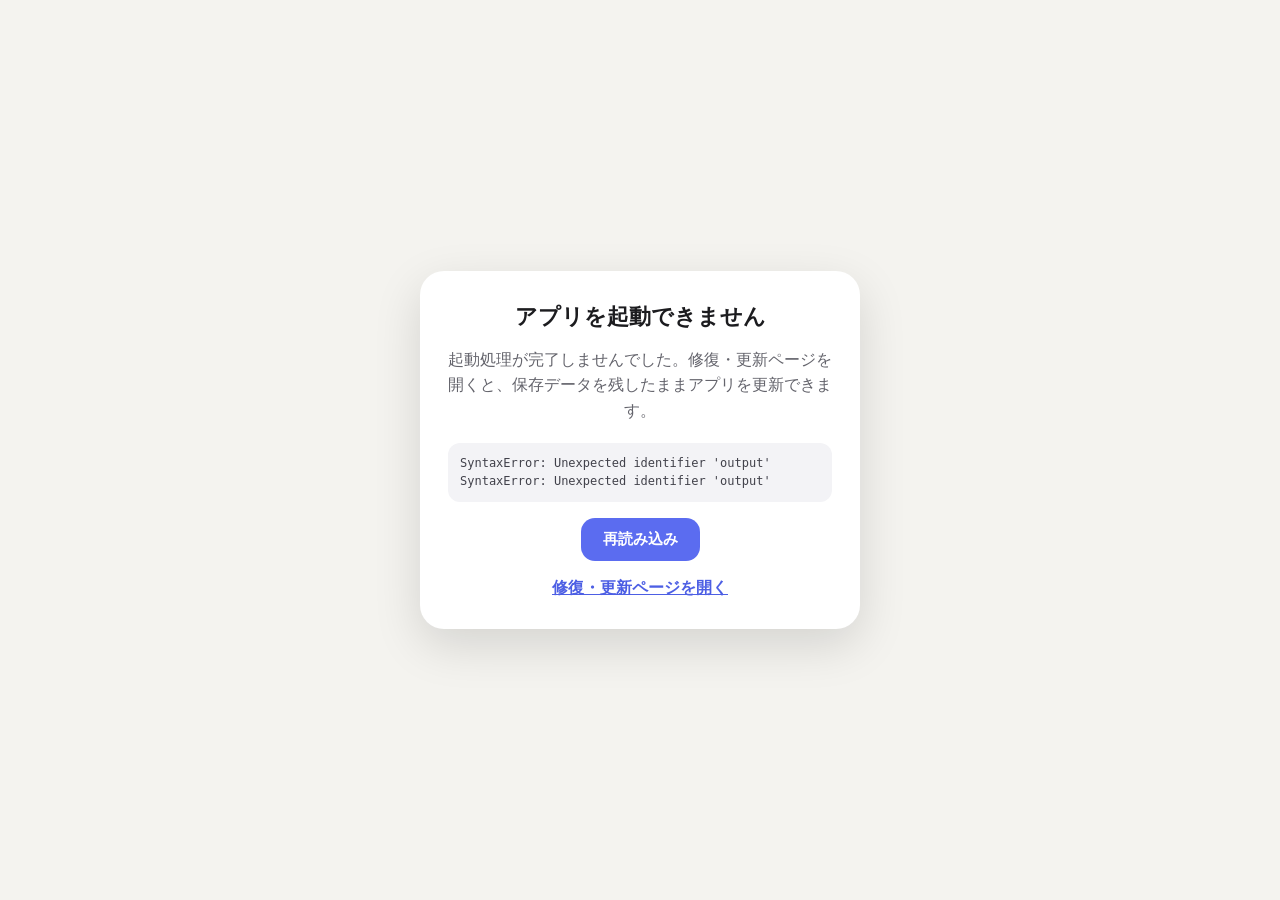
==== index.html @ 20c32b36 "v1.6.7: 古いJavaScriptキャッシュを回避 アプリの編集モジュールに版付きURLを使い、古い構文エラーを再利用しないようにします。  Co-Authored-By: Claude Opu" ====
<!doctype html>
<html lang="ja" data-theme="light">
<head>
  <meta charset="utf-8">
  <meta name="viewport" content="width=device-width, initial-scale=1, maximum-scale=1, user-scalable=no, viewport-fit=cover">
  <meta name="apple-mobile-web-app-capable" content="yes">
  <meta name="mobile-web-app-capable" content="yes">
  <meta name="apple-mobile-web-app-status-bar-style" content="default">
  <meta name="apple-mobile-web-app-title" content="ノート">
  <meta name="application-name" content="勉強ノート">
  <meta name="theme-color" content="#f4f3ef">
  <meta name="format-detection" content="telephone=no">
  <meta name="description" content="iPad と Apple Pencil のための手書きノート">
  <title>勉強ノート</title>
  <link rel="manifest" href="manifest.webmanifest">
  <link rel="apple-touch-icon" href="icons/icon-180.png">
  <link rel="icon" type="image/png" sizes="192x192" href="icons/icon-192.png">
  <link rel="stylesheet" href="css/app.css">
  <script>
    // 起動時のちらつき防止（テーマを先に決める）
    try {
      var s = JSON.parse(localStorage.getItem('bn.settings.v1') || '{}');
      var dark = s.theme === 'dark' || ((!s.theme || s.theme === 'system') && matchMedia('(prefers-color-scheme: dark)').matches);
      document.documentElement.dataset.theme = dark ? 'dark' : 'light';
    } catch (e) {}
  </script>
</head>
<body>
  <div id="app">
    <div id="library" class="view"></div>
    <div id="editor" class="view" hidden></div>
  </div>
  <div id="overlay-root"></div>
  <div id="boot-fallback" hidden style="position:fixed;inset:0;z-index:10000;place-items:center;padding:24px;background:#f4f3ef;color:#1c1c1f;font:16px/1.6 -apple-system,BlinkMacSystemFont,sans-serif">
    <section style="width:min(440px,100%);padding:28px;border-radius:24px;background:#fff;box-shadow:0 16px 48px #0002;text-align:center">
      <h1 style="margin:0 0 12px;font-size:22px">アプリを起動できません</h1>
      <p style="margin:0 0 20px;color:#64646c">起動処理が完了しませんでした。修復・更新ページを開くと、保存データを残したままアプリを更新できます。</p>
      <pre id="boot-detail" hidden style="max-height:180px;overflow:auto;margin:0 0 16px;padding:12px;border-radius:12px;background:#f3f3f6;color:#41414a;text-align:left;white-space:pre-wrap;overflow-wrap:anywhere;font:12px/1.45 ui-monospace,SFMono-Regular,monospace"></pre>
      <button id="boot-reload" style="border:0;border-radius:14px;padding:12px 22px;background:#5b6cf0;color:#fff;font:600 15px -apple-system,BlinkMacSystemFont,sans-serif">再読み込み</button>
      <a href="recover-v1.6.5.html" style="display:block;margin-top:14px;color:#4d5fe4;font-weight:600">修復・更新ページを開く</a>
    </section>
  </div>
  <noscript>このアプリを使うには JavaScript を有効にしてください。</noscript>
  <script>
    // アプリ本体の起動に失敗しても、新しい Service Worker の確認だけは先に行う。
    try {
      if ('serviceWorker' in navigator && location.protocol !== 'file:') {
        navigator.serviceWorker.register('sw.js', { updateViaCache: 'none' })
          .then((registration) => registration.update().catch(() => {}))
          .catch(() => {});
      }
    } catch (e) {}
  </script>
  <script type="module" src="js/app.js?v=1.6.7"></script>
  <script>
    (() => {
      const root = document.documentElement;
      const fallback = document.getElementById('boot-fallback');
      const detail = document.getElementById('boot-detail');
      const showFallback = () => {
        if (root.classList.contains('ready')) return;
        if (detail.hidden && window.__appStartupStage) {
          detail.textContent = `応答が止まった処理: ${window.__appStartupStage}`;
          detail.hidden = false;
        }
        fallback.hidden = false;
        fallback.style.display = 'grid';
      };
      const describeFailure = (value) => {
        if (root.classList.contains('ready')) return;
        const err = value instanceof Error ? value : null;
        const message = err ? `${err.name}: ${err.message}` : String(value || '起動エラーの詳細を取得できませんでした');
        detail.textContent = (message + (err && err.stack ? `\n${err.stack}` : '')).slice(0, 1800);
        detail.hidden = false;
        showFallback();
      };
      document.getElementById('boot-reload').addEventListener('click', () => location.reload());
      window.addEventListener('error', (event) => {
        if (event.target && event.target !== window && event.target.tagName !== 'SCRIPT') return;
        describeFailure(event.error || event.message || (event.filename ? `Script load failed: ${event.filename}` : 'JavaScript error'));
      });
      window.addEventListener('unhandledrejection', (event) => describeFailure(event.reason));
      window.addEventListener('bn-startup-error', (event) => describeFailure(event.detail));
      const observer = new MutationObserver(() => {
        if (root.classList.contains('ready')) {
          fallback.hidden = true;
          observer.disconnect();
        }
      });
      observer.observe(root, { attributes: true, attributeFilter: ['class'] });
      setTimeout(showFallback, 12000);
    })();
  </script>
</body>
</html>
---- css/app.css ----
/* =========================================================
   勉強ノート — スタイル
   ========================================================= */
:root {
  --accent: #5b6cf0;
  --accent-rgb: 91, 108, 240;
  --bg: #f4f3ef;
  --side: #efede8;
  --surface: #ffffff;
  --surface-2: #f6f5f1;
  --surface-3: #ebe9e4;
  --text: #1c1c1f;
  --text-2: #64646c;
  --text-3: #9c9ca4;
  --line: rgba(24, 24, 32, 0.08);
  --line-2: rgba(24, 24, 32, 0.14);
  --hover: rgba(24, 24, 32, 0.05);
  --glass: rgba(250, 250, 247, 0.8);
  --pop-bg: rgba(255, 255, 255, 0.9);
  --desk: #e7e5df;
  --danger: #e5484d;
  --shadow-1: 0 1px 2px rgba(20, 20, 30, 0.06), 0 1px 1px rgba(20, 20, 30, 0.04);
  --shadow-2: 0 10px 26px -10px rgba(20, 20, 40, 0.22), 0 2px 6px rgba(20, 20, 40, 0.06);
  --shadow-3: 0 30px 70px -18px rgba(20, 20, 40, 0.38), 0 10px 24px -10px rgba(20, 20, 40, 0.18);
  --ease: cubic-bezier(0.22, 1, 0.36, 1);
  --spring: cubic-bezier(0.34, 1.56, 0.64, 1);
  --font: -apple-system, BlinkMacSystemFont, "SF Pro Text", "Hiragino Sans", "Hiragino Kaku Gothic ProN", "Noto Sans JP", "Yu Gothic UI", "Meiryo", sans-serif;
  --sat: env(safe-area-inset-top, 0px);
  --sab: env(safe-area-inset-bottom, 0px);
  --sal: env(safe-area-inset-left, 0px);
  --sar: env(safe-area-inset-right, 0px);
  color-scheme: light;
}
[data-theme="dark"] {
  --bg: #141416;
  --side: #19191c;
  --surface: #1f1f23;
  --surface-2: #26262b;
  --surface-3: #303036;
  --text: #f2f2f5;
  --text-2: #a7a7b0;
  --text-3: #707079;
  --line: rgba(255, 255, 255, 0.08);
  --line-2: rgba(255, 255, 255, 0.14);
  --hover: rgba(255, 255, 255, 0.07);
  --glass: rgba(28, 28, 32, 0.8);
  --pop-bg: rgba(42, 42, 48, 0.92);
  --desk: #0e0e10;
  --shadow-1: 0 1px 2px rgba(0, 0, 0, 0.4);
  --shadow-2: 0 10px 26px -10px rgba(0, 0, 0, 0.7), 0 2px 6px rgba(0, 0, 0, 0.3);
  --shadow-3: 0 30px 70px -18px rgba(0, 0, 0, 0.85), 0 10px 24px -10px rgba(0, 0, 0, 0.5);
  color-scheme: dark;
}

/* ---------- ベース ---------- */
*, *::before, *::after { box-sizing: border-box; -webkit-tap-highlight-color: transparent; }
html, body {
  height: 100%;
  margin: 0;
  overflow: hidden;
  overscroll-behavior: none;
  background: var(--bg);
  color: var(--text);
  font-family: var(--font);
  font-size: 15px;
  -webkit-font-smoothing: antialiased;
  -webkit-text-size-adjust: 100%;
  -webkit-user-select: none;
  user-select: none;
  -webkit-touch-callout: none;
  touch-action: manipulation;
}
input, textarea { -webkit-user-select: text; user-select: text; }
button { font: inherit; color: inherit; background: none; border: 0; padding: 0; margin: 0; cursor: pointer; -webkit-appearance: none; appearance: none; }
button:focus-visible { outline: 2px solid var(--accent); outline-offset: 2px; }
button:disabled { cursor: default; }
img { -webkit-user-drag: none; }
[hidden] { display: none !important; }
.ic { width: 22px; height: 22px; display: block; flex: none; }
.grow { flex: 1; }
.muted { color: var(--text-3); }
#app { position: fixed; inset: 0; opacity: 0; transition: opacity 0.4s var(--ease); }
html.ready #app { opacity: 1; }
.startup-error { position: fixed; inset: 0; z-index: 10000; display: grid; place-items: center; padding: 24px; background: var(--bg); }
.startup-error-card { width: min(440px, 100%); padding: 28px; border-radius: 24px; background: var(--surface); box-shadow: var(--shadow-3); text-align: center; }
.startup-error-icon { width: 46px; height: 46px; display: grid; place-items: center; margin: 0 auto 14px; border-radius: 50%; background: rgba(var(--accent-rgb), 0.12); color: var(--accent); font-size: 25px; font-weight: 800; }
.startup-error-card h1 { margin: 0 0 10px; font-size: 20px; }
.startup-error-card p { margin: 0 0 20px; color: var(--text-2); font-size: 14px; line-height: 1.65; }
.view { position: absolute; inset: 0; }
::-webkit-scrollbar { width: 8px; height: 8px; }
::-webkit-scrollbar-thumb { background: var(--line-2); border-radius: 4px; }
::-webkit-scrollbar-track { background: transparent; }

/* ---------- ボタン・入力 ---------- */
.ib {
  width: 40px; height: 40px; display: inline-grid; place-items: center; flex: none;
  border-radius: 12px; color: var(--text);
  transition: background 0.2s, transform 0.25s var(--spring), color 0.2s, opacity 0.2s;
}
.ib .ic { width: 22px; height: 22px; }
.ib:active { transform: scale(0.88); background: var(--hover); }
.ib:disabled { opacity: 0.28; pointer-events: none; }
.ib.on { background: rgba(var(--accent-rgb), 0.14); color: var(--accent); }
.ib.sm { width: 30px; height: 30px; border-radius: 9px; }
.ib.sm .ic { width: 19px; height: 19px; }
@media (hover: hover) { .ib:hover { background: var(--hover); } .ib.on:hover { background: rgba(var(--accent-rgb), 0.2); } }

.btn {
  display: inline-flex; align-items: center; justify-content: center; gap: 8px;
  height: 42px; padding: 0 18px; border-radius: 12px;
  font-weight: 600; font-size: 15px; white-space: nowrap;
  background: var(--surface-3); color: var(--text);
  transition: transform 0.25s var(--spring), background 0.2s, box-shadow 0.2s, opacity 0.2s;
}
.btn .ic { width: 20px; height: 20px; }
.btn:active { transform: scale(0.96); }
.btn:disabled { opacity: 0.5; }
.btn.primary { background: var(--accent); color: #fff; box-shadow: 0 8px 18px -8px rgba(var(--accent-rgb), 0.75); }
.btn.danger { background: rgba(229, 72, 77, 0.12); color: var(--danger); }
.btn.block { width: 100%; }
.btn.sm { height: 34px; padding: 0 14px; font-size: 14px; border-radius: 10px; }
.btn.lg { height: 52px; font-size: 17px; border-radius: 15px; }
.pill-btn {
  height: 34px; padding: 0 14px; border-radius: 17px; font-weight: 600; font-size: 14px;
  color: var(--accent); background: rgba(var(--accent-rgb), 0.1); white-space: nowrap;
  transition: background 0.2s, color 0.2s, transform 0.25s var(--spring);
}
.pill-btn:active { transform: scale(0.94); }
.pill-btn.on { background: var(--accent); color: #fff; }
.chip {
  display: inline-flex; align-items: center; gap: 7px; height: 38px; padding: 0 12px;
  border-radius: 11px; background: var(--surface-2); font-size: 14px; font-weight: 500;
  box-shadow: inset 0 0 0 1.5px var(--line); transition: box-shadow 0.2s, background 0.2s, color 0.2s;
}
.chip.on { box-shadow: inset 0 0 0 2px var(--accent); background: rgba(var(--accent-rgb), 0.08); color: var(--accent); }
.input {
  width: 100%; height: 46px; padding: 0 14px; border-radius: 12px;
  border: 1.5px solid var(--line-2); background: var(--surface); color: var(--text);
  font: inherit; font-size: 16px; outline: none; transition: border-color 0.2s, box-shadow 0.2s;
}
.input:focus { border-color: var(--accent); box-shadow: 0 0 0 4px rgba(var(--accent-rgb), 0.15); }
.input.big { font-size: 18px; font-weight: 600; height: 52px; }

.switch {
  width: 51px; height: 31px; border-radius: 16px; position: relative; flex: none;
  background: var(--surface-3); box-shadow: inset 0 0 0 1px var(--line); transition: background 0.25s;
}
.switch i {
  position: absolute; left: 2px; top: 2px; width: 27px; height: 27px; border-radius: 50%;
  background: #fff; box-shadow: 0 2px 6px rgba(0, 0, 0, 0.22); transition: transform 0.35s var(--spring);
}
.switch.on { background: #34c759; }
.switch.on i { transform: translateX(20px); }

.seg {
  display: grid; grid-auto-flow: column; grid-auto-columns: 1fr; position: relative;
  padding: 3px; border-radius: 11px; background: var(--surface-3); min-width: 0;
}
.seg-pill {
  position: absolute; top: 3px; bottom: 3px; left: 3px; width: calc((100% - 6px) / var(--n));
  border-radius: 8px; background: var(--surface); box-shadow: 0 2px 6px rgba(0, 0, 0, 0.12);
  transition: transform 0.4s var(--spring);
}
[data-theme="dark"] .seg-pill { background: #4a4a53; }
.seg-btn {
  position: relative; z-index: 1; height: 32px; padding: 0 10px; font-size: 13px; font-weight: 600;
  color: var(--text-2); display: flex; align-items: center; justify-content: center; gap: 4px; white-space: nowrap;
  transition: color 0.2s;
}
.seg-btn .ic { width: 16px; height: 16px; }
.seg-btn.on { color: var(--text); }
.seg.mini { border-radius: 10px; }
.seg.mini .seg-btn { height: 30px; font-size: 12px; padding: 0 9px; }

.slider { display: flex; align-items: center; gap: 10px; width: 100%; }
.range { -webkit-appearance: none; appearance: none; flex: 1; height: 30px; background: transparent; margin: 0; min-width: 120px; }
.range::-webkit-slider-runnable-track { height: 6px; border-radius: 3px; background: linear-gradient(90deg, var(--accent) var(--p, 50%), var(--surface-3) var(--p, 50%)); }
.range::-webkit-slider-thumb { -webkit-appearance: none; width: 26px; height: 26px; border-radius: 50%; background: #fff; margin-top: -10px; box-shadow: 0 2px 8px rgba(0, 0, 0, 0.25), 0 0 0 0.5px rgba(0, 0, 0, 0.1); }
.range::-moz-range-track { height: 6px; border-radius: 3px; background: var(--surface-3); }
.range::-moz-range-progress { height: 6px; border-radius: 3px; background: var(--accent); }
.range::-moz-range-thumb { width: 24px; height: 24px; border: 0; border-radius: 50%; background: #fff; box-shadow: 0 2px 8px rgba(0, 0, 0, 0.25); }
.slider-val { min-width: 44px; text-align: right; font-variant-numeric: tabular-nums; color: var(--text-2); font-size: 13px; }

.swatches { display: flex; flex-wrap: wrap; gap: 10px; }
.swatch {
  width: 34px; height: 34px; border-radius: 50%; background: var(--c); position: relative;
  box-shadow: inset 0 0 0 1px rgba(0, 0, 0, 0.14); transition: transform 0.3s var(--spring);
}
.swatch:active { transform: scale(0.86); }
.swatch.on::after { content: ''; position: absolute; inset: -5px; border-radius: 50%; border: 2.5px solid var(--accent); animation: ringIn 0.35s var(--spring); }

.color-grid { display: grid; grid-template-columns: repeat(5, 36px); gap: 10px; }
.cg-sw {
  width: 36px; height: 36px; border-radius: 50%; background: var(--c); position: relative;
  box-shadow: inset 0 0 0 1px rgba(0, 0, 0, 0.14); transition: transform 0.3s var(--spring);
}
.cg-sw:active { transform: scale(0.86); }
.cg-sw.on::after { content: ''; position: absolute; inset: -4px; border-radius: 50%; border: 2.5px solid var(--accent); animation: ringIn 0.35s var(--spring); }
.cg-custom { background: conic-gradient(#ff4d4d, #ffd60a, #34c759, #3bc9f0, #5b6cf0, #e5507f, #ff4d4d); display: grid; place-items: center; color: #fff; overflow: visible; cursor: pointer; }
.cg-custom .ic { width: 18px; height: 18px; filter: drop-shadow(0 1px 1px rgba(0, 0, 0, 0.5)); }
.cg-custom input { position: absolute; inset: 0; width: 100%; height: 100%; opacity: 0; cursor: pointer; border: 0; padding: 0; }

/* =========================================================
   ライブラリ
   ========================================================= */
#library { display: flex; background: var(--bg); overflow: hidden; overflow: clip; transform-origin: 50% 40%; }
#editor, .lib-main, .sidebar { overflow: hidden; overflow: clip; }
#library::before {
  content: ''; position: absolute; inset: 0; pointer-events: none;
  background: radial-gradient(900px 520px at 100% -10%, rgba(var(--accent-rgb), 0.09), transparent 65%),
              radial-gradient(700px 420px at -10% 110%, rgba(var(--accent-rgb), 0.05), transparent 60%);
}
.sidebar {
  width: 272px; flex: none; position: relative; z-index: 20; display: flex; flex-direction: column; gap: 2px;
  padding: calc(var(--sat) + 18px) 12px calc(var(--sab) + 12px) calc(var(--sal) + 12px);
  background: var(--side); border-right: 1px solid var(--line);
  transition: margin-left 0.45s var(--ease), transform 0.45s var(--ease), box-shadow 0.45s;
}
#library.sb-hidden:not(.narrow) .sidebar { margin-left: calc(-273px - var(--sal)); }
#library.narrow .sidebar { position: absolute; left: 0; top: 0; bottom: 0; box-shadow: var(--shadow-3); }
#library.narrow.sb-hidden .sidebar { transform: translateX(-105%); box-shadow: none; }
.sb-scrim { display: none; }
#library.narrow:not(.sb-hidden) .sb-scrim { display: block; position: absolute; inset: 0; z-index: 15; background: rgba(10, 10, 20, 0.28); animation: fadeIn 0.3s; }
#library.dragging .sb-scrim { pointer-events: none; }

.sb-logo { display: flex; align-items: center; gap: 11px; padding: 2px 8px 16px; }
.logo-mark svg { width: 38px; height: 38px; display: block; filter: drop-shadow(0 6px 12px rgba(109, 92, 240, 0.35)); }
.logo-text b { display: block; font-size: 17px; letter-spacing: 0.02em; }
.logo-text small { display: block; font-size: 10.5px; color: var(--text-3); letter-spacing: 0.12em; text-transform: uppercase; margin-top: 1px; }
.search {
  display: flex; align-items: center; gap: 8px; height: 40px; padding: 0 12px; margin: 0 2px 10px;
  border-radius: 12px; background: var(--surface-3); color: var(--text-3);
  transition: box-shadow 0.2s, background 0.2s;
}
.search:focus-within { box-shadow: 0 0 0 2px rgba(var(--accent-rgb), 0.5); background: var(--surface); }
.search .ic { width: 18px; height: 18px; }
.search-in { flex: 1; min-width: 0; border: 0; outline: none; background: transparent; color: var(--text); font: inherit; font-size: 16px; }
.search-in::-webkit-search-cancel-button { -webkit-appearance: none; }
.sb-item {
  display: flex; align-items: center; gap: 12px; width: 100%; height: 42px; padding: 0 12px;
  border-radius: 11px; font-size: 15px; font-weight: 500; text-align: left; position: relative;
  transition: background 0.2s, color 0.2s, transform 0.25s var(--spring), box-shadow 0.2s;
}
.sb-item .ic { width: 21px; height: 21px; color: var(--accent); }
.sb-item span { flex: 1; }
.sb-item:active { transform: scale(0.97); }
@media (hover: hover) { .sb-item:hover, .tree-row:hover { background: var(--hover); } }
.sb-item.active, .tree-row.active { background: rgba(var(--accent-rgb), 0.13); color: var(--accent); font-weight: 600; }
.cnt { margin-left: auto; font-style: normal; font-size: 13px; font-weight: 500; color: var(--text-3); font-variant-numeric: tabular-nums; }
.sb-sec {
  display: flex; align-items: center; justify-content: space-between; margin-top: 16px;
  padding: 6px 4px 6px 12px; font-size: 12px; font-weight: 700; color: var(--text-3); letter-spacing: 0.07em;
  border-radius: 10px; transition: background 0.2s, box-shadow 0.2s;
}
.sb-tree-wrap { flex: 1; min-height: 0; overflow-y: auto; margin: 0 -6px; padding: 2px 6px 10px; touch-action: pan-y; }
.tree-row {
  display: flex; align-items: center; gap: 6px; height: 40px; border-radius: 11px; cursor: pointer;
  padding: 0 12px 0 calc(4px + var(--depth, 0) * 18px); font-size: 15px;
  transition: background 0.2s, transform 0.25s var(--spring), box-shadow 0.2s;
}
.tree-row.pressing { transform: scale(0.98); }
.tree-chev { width: 24px; height: 24px; display: grid; place-items: center; flex: none; border-radius: 7px; color: var(--text-3); transition: transform 0.3s var(--ease); }
.tree-chev .ic { width: 15px; height: 15px; }
.tree-chev.open { transform: rotate(90deg); }
.tree-chev.none { visibility: hidden; }
.tree-ic .ic { width: 21px; height: 21px; }
.tree-name { flex: 1; min-width: 0; white-space: nowrap; overflow: hidden; text-overflow: ellipsis; }
.tree-empty { display: flex; align-items: center; gap: 10px; width: 100%; height: 42px; padding: 0 12px; border-radius: 11px; color: var(--text-3); border: 1.5px dashed var(--line-2); font-size: 14px; }
.tree-empty .ic { width: 20px; height: 20px; }
.sb-foot { border-top: 1px solid var(--line); padding-top: 8px; display: flex; flex-direction: column; gap: 2px; }
.sb-foot .sb-item .ic { color: var(--text-2); }

[data-drop].drop-over { background: rgba(var(--accent-rgb), 0.2) !important; box-shadow: inset 0 0 0 2px var(--accent) !important; transform: scale(1.03); }

.lib-main { flex: 1; min-width: 0; position: relative; display: flex; flex-direction: column; }
.lib-head {
  position: relative; z-index: 5; padding: calc(var(--sat) + 12px) calc(var(--sar) + 28px) 8px 28px;
  transition: background 0.3s, box-shadow 0.3s;
}
.lib-head.scrolled { background: var(--glass); -webkit-backdrop-filter: blur(22px) saturate(1.7); backdrop-filter: blur(22px) saturate(1.7); box-shadow: 0 0.5px 0 var(--line-2); }
.lh-top { display: flex; align-items: center; gap: 6px; min-height: 44px; }
.lh-title { display: flex; align-items: baseline; gap: 12px; padding: 6px 2px 4px; min-width: 0; }
.lib-title { margin: 0; font-size: 34px; font-weight: 800; letter-spacing: -0.02em; white-space: nowrap; overflow: hidden; text-overflow: ellipsis; }
.lib-sub { color: var(--text-3); font-size: 14px; white-space: nowrap; }
.new-btn { height: 38px; padding: 0 14px 0 10px; margin-left: 4px; }
.crumbs { display: flex; align-items: center; gap: 0; min-width: 0; overflow: hidden; }
.crumb { height: 32px; padding: 0 8px; border-radius: 8px; color: var(--accent); font-size: 14px; font-weight: 500; white-space: nowrap; }
.crumb:active { background: var(--hover); }
.crumb-sep .ic { width: 14px; height: 14px; color: var(--text-3); }
.lib-scroll {
  flex: 1; min-height: 0; overflow-y: auto; -webkit-overflow-scrolling: touch; overscroll-behavior: contain; touch-action: pan-y;
  padding: 10px calc(var(--sar) + 28px) calc(var(--sab) + 120px) 28px; position: relative;
}
.lib-sec { margin-bottom: 30px; }
.lib-sec h2 { margin: 4px 2px 14px; font-size: 13px; font-weight: 700; color: var(--text-3); letter-spacing: 0.07em; }

/* ノートカード */
.note-grid { display: grid; grid-template-columns: repeat(auto-fill, minmax(158px, 1fr)); gap: 30px 24px; }
.note-card, .recent-card { position: relative; display: flex; flex-direction: column; gap: 10px; cursor: pointer; -webkit-touch-callout: none; }
.anim .note-card, .anim .folder-card, .anim .recent-card, .anim .note-row { animation: cardIn 0.6s var(--ease) backwards; animation-delay: calc(var(--i, 0) * 28ms); }
.nc-cover {
  position: relative; aspect-ratio: 3 / 4; border-radius: 5px 13px 13px 5px; overflow: hidden;
  background-color: var(--cover, #5b6cf0);
  background-image: linear-gradient(140deg, rgba(255, 255, 255, 0.26), rgba(255, 255, 255, 0) 45%, rgba(0, 0, 0, 0.14));
  box-shadow: 0 1px 1px rgba(0, 0, 0, 0.08), 0 12px 26px -12px rgba(20, 20, 40, 0.42), inset 0 0 0 1px rgba(0, 0, 0, 0.06);
  transition: transform 0.4s var(--spring), box-shadow 0.4s, opacity 0.3s;
}
.nc-spine { position: absolute; left: 0; top: 0; bottom: 0; width: 15px; background: linear-gradient(90deg, rgba(0, 0, 0, 0.22), rgba(255, 255, 255, 0.14) 45%, rgba(0, 0, 0, 0.1)); }
.nc-spine::after { content: ''; position: absolute; left: 6px; top: 8px; bottom: 8px; border-left: 2px dotted rgba(255, 255, 255, 0.45); }
.nc-paper {
  position: absolute; inset: 7px 7px 7px 19px; border-radius: 3px 8px 8px 3px; overflow: hidden; background: #fff;
  box-shadow: 0 1px 3px rgba(0, 0, 0, 0.18), 0 0 0 0.5px rgba(0, 0, 0, 0.06);
}
.nc-paper img { width: 100%; height: 100%; display: block; object-fit: cover; object-position: top center; opacity: 0; transition: opacity 0.35s; pointer-events: none; }
.nc-paper img.ok { opacity: 1; }
.note-card.pressing .nc-cover, .recent-card.pressing .nc-cover { transform: scale(0.95); }
.note-card.long .nc-cover, .recent-card.long .nc-cover, .note-row.long .nc-cover { transform: scale(1.06) rotate(-1.5deg); box-shadow: var(--shadow-3); }
@media (hover: hover) { .note-card:hover .nc-cover { transform: translateY(-4px); box-shadow: 0 2px 2px rgba(0, 0, 0, 0.06), 0 22px 36px -14px rgba(20, 20, 40, 0.45); } }
.nc-fav { position: absolute; right: 7px; top: 7px; color: #ffc928; filter: drop-shadow(0 1px 2px rgba(0, 0, 0, 0.35)); }
.nc-fav .ic { width: 22px; height: 22px; }
.nc-check {
  position: absolute; right: 9px; bottom: 9px; width: 28px; height: 28px; border-radius: 50%;
  border: 2px solid #fff; background: rgba(0, 0, 0, 0.25); color: #fff; place-items: center; display: none;
  box-shadow: 0 2px 6px rgba(0, 0, 0, 0.25); transition: background 0.2s, transform 0.3s var(--spring);
}
.nc-check .ic { width: 17px; height: 17px; opacity: 0; transition: opacity 0.2s; }
#library.selecting .nc-check { display: grid; }
.selected .nc-check { background: var(--accent); border-color: #fff; transform: scale(1.08); }
.selected .nc-check .ic { opacity: 1; }
.note-card.selected .nc-cover { transform: scale(0.95); box-shadow: 0 0 0 3px var(--bg), 0 0 0 6px var(--accent); }
.nc-row { display: flex; align-items: flex-start; gap: 2px; }
.nc-meta { flex: 1; min-width: 0; padding-left: 2px; }
.nc-title { font-size: 15px; font-weight: 600; line-height: 1.32; display: -webkit-box; -webkit-line-clamp: 2; -webkit-box-orient: vertical; overflow: hidden; word-break: break-word; }
.nc-sub { font-size: 12px; color: var(--text-3); margin-top: 3px; white-space: nowrap; overflow: hidden; text-overflow: ellipsis; }
.nc-more { width: 32px; height: 32px; display: grid; place-items: center; flex: none; border-radius: 50%; color: var(--text-3); margin: -5px -6px 0 0; transition: background 0.2s; }
.nc-more .ic { width: 20px; height: 20px; }
.nc-more:active { background: var(--hover); }
#library.selecting .nc-more { visibility: hidden; }
.drag-src { opacity: 0.3 !important; }
.drag-ghost { position: fixed !important; z-index: 1000; pointer-events: none; margin: 0 !important; box-shadow: var(--shadow-3) !important; animation: none !important; transition: none !important; }
.drag-ghost.tree-row, .drag-ghost.folder-card { background: var(--surface) !important; }
.drag-badge { position: absolute; right: -6px; top: -6px; min-width: 26px; height: 26px; padding: 0 7px; border-radius: 13px; background: var(--accent); color: #fff; font-weight: 700; font-size: 13px; display: grid; place-items: center; box-shadow: 0 2px 8px rgba(0, 0, 0, 0.3); }

/* リスト表示 */
.note-list { display: flex; flex-direction: column; gap: 2px; padding: 6px; border-radius: 18px; background: var(--surface); box-shadow: var(--shadow-1); }
.note-row { display: flex; align-items: center; gap: 14px; padding: 8px 6px 8px 10px; border-radius: 13px; cursor: pointer; transition: background 0.2s; }
.note-row.pressing { background: var(--hover); }
.note-row.selected { background: rgba(var(--accent-rgb), 0.1); }
.note-row .nc-cover { width: 46px; flex: none; border-radius: 3px 8px 8px 3px; }
.note-row .nc-spine { width: 8px; }
.note-row .nc-spine::after { display: none; }
.note-row .nc-paper { inset: 3px 3px 3px 10px; }
.note-row .nc-fav .ic, .note-row .nc-check { display: none !important; }
.nr-meta { flex: 1; min-width: 0; }
.nr-meta .nc-title { -webkit-line-clamp: 1; }
.nr-folder { display: flex; align-items: center; gap: 5px; font-size: 12px; max-width: 30%; }
.nr-folder .ic { width: 16px; height: 16px; }
.nr-folder span { color: var(--text-2); white-space: nowrap; overflow: hidden; text-overflow: ellipsis; }

/* 最近使ったノート */
.recent-strip {
  display: flex; gap: 18px; overflow-x: auto; scroll-snap-type: x proximity; touch-action: pan-x pan-y;
  margin: 0 calc(-1 * (var(--sar) + 28px)) 0 -28px; padding: 4px calc(var(--sar) + 28px) 14px 28px; scrollbar-width: none;
}
.recent-strip::-webkit-scrollbar { display: none; }
.recent-card { width: 112px; flex: none; scroll-snap-align: start; gap: 8px; }
.recent-card .nc-title { font-size: 13px; font-weight: 600; -webkit-line-clamp: 1; padding: 0 2px; }

/* フォルダカード */
.folder-grid { display: grid; grid-template-columns: repeat(auto-fill, minmax(214px, 1fr)); gap: 14px; }
.folder-card {
  position: relative; display: flex; align-items: center; gap: 12px; padding: 14px 10px 14px 14px; overflow: hidden;
  border-radius: 18px; background: var(--surface); box-shadow: var(--shadow-1), inset 0 0 0 1px var(--line); cursor: pointer;
  transition: transform 0.35s var(--spring), box-shadow 0.3s, background 0.2s;
}
.folder-card::before { content: ''; position: absolute; inset: 0; pointer-events: none; background: linear-gradient(120deg, color-mix(in srgb, var(--fc) 13%, transparent), transparent 62%); }
.folder-card.pressing { transform: scale(0.97); }
.folder-card.long { transform: scale(1.04); box-shadow: var(--shadow-3); }
@media (hover: hover) { .folder-card:hover { transform: translateY(-2px); box-shadow: var(--shadow-2); } }
.fc-ic { position: relative; width: 46px; height: 46px; flex: none; display: grid; place-items: center; border-radius: 13px; color: var(--fc); background: color-mix(in srgb, var(--fc) 16%, transparent); }
.fc-ic .ic { width: 27px; height: 27px; }
.fc-meta { position: relative; flex: 1; min-width: 0; }
.fc-name { font-size: 15px; font-weight: 650; white-space: nowrap; overflow: hidden; text-overflow: ellipsis; }
.fc-sub { font-size: 12px; color: var(--text-3); margin-top: 2px; }
.folder-card .nc-more { margin: 0; position: relative; }

/* 空の状態 */
.empty { display: flex; flex-direction: column; align-items: center; text-align: center; padding: 7vh 20px; color: var(--text-2); animation: fadeUp 0.7s var(--ease) backwards; }
.empty-art { width: 220px; height: 160px; color: var(--text); animation: floaty 4s ease-in-out infinite; }
.empty h3 { margin: 18px 0 6px; font-size: 21px; color: var(--text); }
.empty p { margin: 0 0 22px; font-size: 14px; }
.empty-actions { display: flex; flex-wrap: wrap; justify-content: center; gap: 10px; }
.trash-bar { display: flex; align-items: center; justify-content: space-between; gap: 12px; margin-bottom: 20px; padding: 12px 14px 12px 18px; border-radius: 16px; background: var(--surface); box-shadow: var(--shadow-1); font-size: 14px; color: var(--text-2); }

/* 選択バー */
.sel-bar {
  position: absolute; left: 50%; bottom: calc(var(--sab) + 18px); z-index: 10;
  display: flex; align-items: center; gap: 4px; padding: 8px; border-radius: 20px; max-width: calc(100% - 24px);
  box-shadow: var(--shadow-3), 0 0 0 0.5px var(--line-2); transform: translate(-50%, calc(100% + 60px)); opacity: 0; pointer-events: none;
  transition: transform 0.5s var(--spring), opacity 0.3s;
}
.sel-bar.show { transform: translate(-50%, 0); opacity: 1; pointer-events: auto; }
.sel-count { font-weight: 700; padding: 0 8px 0 10px; white-space: nowrap; }
.sb-act { display: flex; flex-direction: column; align-items: center; gap: 2px; min-width: 62px; padding: 6px 10px; border-radius: 12px; font-size: 11px; font-weight: 600; transition: background 0.2s, opacity 0.2s; }
.sb-act .ic { width: 22px; height: 22px; }
.sb-act:active { background: var(--hover); }
.sb-act.danger { color: var(--danger); }
.sb-act:disabled { opacity: 0.3; }

/* =========================================================
   エディタ
   ========================================================= */
#editor { background: var(--desk); overflow: hidden; z-index: 10; }
.stage { position: absolute; inset: 0; overflow: hidden; touch-action: none; -webkit-user-select: none; user-select: none; -webkit-touch-callout: none; }
.world { position: absolute; left: 0; top: 0; transform-origin: 0 0; will-change: transform; }
.page { position: absolute; border-radius: 2px; box-shadow: 0 0 0 0.5px rgba(0, 0, 0, 0.08), 0 2px 4px rgba(0, 0, 0, 0.05), 0 20px 44px -20px rgba(30, 30, 50, 0.4); }
[data-theme="dark"] .page { box-shadow: 0 0 0 0.5px rgba(255, 255, 255, 0.06), 0 20px 44px -20px rgba(0, 0, 0, 0.9); }
.page-cv { position: absolute; left: 0; top: 0; width: 100%; height: 100%; border-radius: inherit; }
.page-num { position: absolute; left: 0; right: 0; top: 100%; margin-top: 12px; text-align: center; font-size: 13px; font-weight: 700; color: var(--text-3); font-variant-numeric: tabular-nums; pointer-events: none; }
.world.over { pointer-events: none; }
/* 表示倍率ちょうどの解像度で描くタイル（画面座標・デバイスピクセルに揃えて配置） */
.tile-root { position: absolute; inset: 0; overflow: hidden; pointer-events: none; }
.tile-layer { position: absolute; left: 0; top: 0; transform-origin: 0 0; will-change: transform; }
.tile { position: absolute; pointer-events: none; }
/* 最後のページの右にある「新しいページ」（横に引っ張る／タップで追加） */
.page-ghost {
  position: absolute; display: grid; place-items: center; border-radius: 6px; color: var(--text-3);
  border: 3px dashed color-mix(in srgb, var(--text-3) 60%, transparent); background: transparent; opacity: 0.75;
  transition: background 0.25s, border-color 0.25s, color 0.25s, opacity 0.25s;
}
.page-ghost .pg-in { display: flex; flex-direction: column; align-items: center; gap: 12px; transform: scale(calc(0.92 + var(--pull, 0) * 0.16)); transition: transform 0.15s; }
.pg-ic { width: 84px; height: 84px; border-radius: 50%; display: grid; place-items: center; color: var(--accent); background: rgba(var(--accent-rgb), calc(0.08 + var(--pull, 0) * 0.18)); transition: background 0.25s, color 0.25s; }
.pg-ic .ic { width: 42px; height: 42px; }
.page-ghost b { font-size: 26px; }
.page-ghost small { font-size: 17px; opacity: 0.8; }
.page-ghost.pulling { opacity: 1; }
.page-ghost.armed { border-color: var(--accent); color: var(--accent); background: rgba(var(--accent-rgb), 0.06); }
.page-ghost.armed .pg-ic { background: var(--accent); color: #fff; animation: popIn 0.4s var(--spring); }
.page-ghost:active { background: rgba(var(--accent-rgb), 0.08); }
.ink-wrap { position: absolute; inset: 0; pointer-events: none; }
.ink-layer, .fx-layer { position: absolute; left: 0; top: 0; pointer-events: none; }
.sel-canvas { position: absolute; pointer-events: none; transform-origin: 50% 50%; transition: filter 0.25s; }
.sel-canvas.lifted { filter: drop-shadow(0 12px 18px rgba(0, 0, 0, 0.22)); }

.sel-ui { position: absolute; inset: 0; pointer-events: none; display: none; z-index: 5; }
.sel-ui.on { display: block; }
.sel-box { position: absolute; left: 0; top: 0; border: 1.5px dashed var(--accent); border-radius: 7px; background: rgba(var(--accent-rgb), 0.04); transform-origin: 50% 50%; animation: selIn 0.35s var(--spring); }
.sel-box.locked { border-color: var(--text-3); background: rgba(90, 96, 108, 0.035); }
.sel-lock-badge { position: absolute; right: 4px; top: 4px; width: 22px; height: 22px; display: grid; place-items: center; border-radius: 7px; color: var(--text-2); background: var(--surface); box-shadow: var(--shadow-1); }
.sel-lock-badge .ic { width: 14px; height: 14px; }
.sel-ui.dragging .sel-box { border-style: solid; background: transparent; }
.sel-h { position: absolute; width: 16px; height: 16px; border-radius: 50%; background: #fff; border: 2.5px solid var(--accent); box-shadow: 0 1px 4px rgba(0, 0, 0, 0.3); }
.sel-h.nw { left: -9px; top: -9px; }
.sel-h.ne { right: -9px; top: -9px; }
.sel-h.se { right: -9px; bottom: -9px; }
.sel-h.sw { left: -9px; bottom: -9px; }
.sel-rot { position: absolute; left: 50%; top: -40px; width: 22px; height: 22px; margin-left: -11px; border-radius: 50%; background: var(--accent); border: 2.5px solid #fff; box-shadow: 0 2px 6px rgba(0, 0, 0, 0.3); }
.sel-rot-line { position: absolute; left: 50%; top: -20px; width: 1.5px; height: 20px; margin-left: -0.75px; background: var(--accent); }
.sel-menu {
  position: absolute; left: 0; top: 0; display: flex; gap: 2px; padding: 5px; border-radius: 17px; pointer-events: auto;
  background: var(--pop-bg); box-shadow: var(--shadow-3), 0 0 0 0.5px var(--line-2);
  -webkit-backdrop-filter: blur(26px) saturate(1.8); backdrop-filter: blur(26px) saturate(1.8);
  transition: opacity 0.2s; animation: menuIn 0.4s var(--spring);
}
.sel-ui.dragging .sel-menu { opacity: 0; pointer-events: none; }
.sel-btn { display: flex; flex-direction: column; align-items: center; gap: 3px; min-width: 54px; padding: 7px 8px 6px; border-radius: 12px; font-size: 11px; font-weight: 600; color: var(--text); transition: background 0.2s, transform 0.25s var(--spring); }
.sel-btn .ic { width: 21px; height: 21px; }
.sel-btn:active { background: var(--hover); transform: scale(0.92); }
.sel-btn.danger { color: var(--danger); }

.text-edit {
  position: absolute; left: 0; top: 0; z-index: 6; margin: 0; padding: 0; border: 0; border-radius: 2px; resize: none; overflow: hidden;
  transform-origin: 0 0; background: rgba(var(--accent-rgb), 0.05); outline: 1.5px dashed var(--accent); outline-offset: 5px;
  font-family: -apple-system, BlinkMacSystemFont, "Hiragino Sans", "Hiragino Kaku Gothic ProN", "Noto Sans JP", "Yu Gothic UI", "Meiryo", sans-serif;
  line-height: 1.45; white-space: pre-wrap; overflow-wrap: break-word; caret-color: var(--accent); touch-action: manipulation;
}
.pen-cursor { position: absolute; left: 0; top: 0; z-index: 4; border-radius: 50%; pointer-events: none; opacity: 0; transition: opacity 0.15s, width 0.2s, height 0.2s; }
.pen-cursor.eraser { border: 1.5px solid rgba(110, 110, 120, 0.9); background: rgba(255, 255, 255, 0.28); box-shadow: inset 0 0 0 1px rgba(255, 255, 255, 0.7), 0 1px 4px rgba(0, 0, 0, 0.15); }
.pen-cursor.eraser.on { opacity: 1; }
.pen-cursor.pen, .pen-cursor.hl { background: var(--c); }
.pen-cursor.pen.on { opacity: 0.5; }
.pen-cursor.hl.on { opacity: 0.3; }
.snap-pulse { position: absolute; z-index: 4; width: 64px; height: 64px; margin: -32px 0 0 -32px; border-radius: 50%; border: 2.5px solid var(--accent); pointer-events: none; animation: pulse 0.65s var(--ease) forwards; }

/* ヘッダー */
.glass { background: var(--glass); -webkit-backdrop-filter: blur(24px) saturate(1.8); backdrop-filter: blur(24px) saturate(1.8); }
.ed-head {
  position: absolute; left: 0; right: 0; top: 0; z-index: 20; display: flex; align-items: center; gap: 2px;
  padding: calc(var(--sat) + 6px) calc(var(--sar) + 10px) 6px calc(var(--sal) + 10px); box-shadow: 0 0.5px 0 var(--line-2);
}
.ed-head .back .ic { width: 26px; height: 26px; }
.ed-title { display: flex; align-items: center; gap: 4px; height: 40px; min-width: 0; max-width: 42vw; padding: 0 10px; border-radius: 12px; font-size: 17px; font-weight: 700; transition: background 0.2s; }
.ed-title:active { background: var(--hover); }
.ed-title-t { white-space: nowrap; overflow: hidden; text-overflow: ellipsis; }
.ed-title-c .ic { width: 16px; height: 16px; color: var(--text-3); }
.hsep { width: 1px; height: 24px; margin: 0 6px; background: var(--line-2); flex: none; }

/* ツールドック */
.dock-wrap { position: absolute; z-index: 19; display: flex; pointer-events: none; }
.dock-wrap[data-pos="top"] { left: 0; right: 0; top: calc(var(--sat) + 64px); justify-content: center; padding: 0 12px; }
.dock-wrap[data-pos="bottom"] { left: 0; right: 0; bottom: calc(var(--sab) + 14px); justify-content: center; padding: 0 12px; }
.dock-wrap[data-pos="left"] { left: calc(var(--sal) + 12px); top: calc(var(--sat) + 64px); bottom: calc(var(--sab) + 14px); align-items: center; }
.dock-wrap[data-pos="right"] { right: calc(var(--sar) + 12px); top: calc(var(--sat) + 64px); bottom: calc(var(--sab) + 14px); align-items: center; }
.dock {
  pointer-events: auto; display: flex; align-items: center; gap: 4px; padding: 6px; border-radius: 22px; max-width: 100%;
  overflow-x: auto; overflow-y: hidden; scrollbar-width: none; box-shadow: var(--shadow-2), 0 0 0 0.5px var(--line-2);
  transition: box-shadow 0.3s, opacity 0.2s;
}
.dock::-webkit-scrollbar { display: none; }
.dock.dragging { box-shadow: var(--shadow-3), 0 0 0 0.5px var(--line-2); opacity: 0.94; }
.dock-wrap[data-pos="left"] .dock, .dock-wrap[data-pos="right"] .dock { flex-direction: column; max-height: 100%; overflow-y: auto; overflow-x: hidden; }
.dock-grip { width: 20px; height: 38px; flex: none; display: grid; place-items: center; color: var(--text-3); cursor: grab; touch-action: none; border-radius: 8px; }
.dock-grip .ic { width: 18px; height: 18px; }
.dock-grip:active { cursor: grabbing; background: var(--hover); }
.dock-wrap[data-pos="left"] .dock-grip, .dock-wrap[data-pos="right"] .dock-grip { width: 38px; height: 20px; }
.dock-wrap[data-pos="left"] .dock-grip .ic, .dock-wrap[data-pos="right"] .dock-grip .ic { transform: rotate(90deg); }
.dock-tools { position: relative; display: flex; gap: 2px; flex: none; }
.dock-wrap[data-pos="left"] .dock-tools, .dock-wrap[data-pos="right"] .dock-tools,
.dock-wrap[data-pos="left"] .dock-opts, .dock-wrap[data-pos="right"] .dock-opts,
.dock-wrap[data-pos="left"] .slots, .dock-wrap[data-pos="right"] .slots { flex-direction: column; }
.tool-pill { position: absolute; left: 0; top: 0; border-radius: 14px; background: rgba(var(--accent-rgb), 0.15); pointer-events: none; transition: transform 0.5s var(--spring), width 0.3s, height 0.3s; }
.tool { position: relative; z-index: 1; width: 46px; height: 46px; display: grid; place-items: center; border-radius: 14px; color: var(--text-2); transition: color 0.2s, transform 0.3s var(--spring); }
.tool .ic { width: 25px; height: 25px; }
.tool:active { transform: scale(0.86); }
.tool.on { color: var(--accent); }
.tool.on .ic { animation: toolPop 0.5s var(--spring); }
.dock-sep { width: 1px; height: 28px; margin: 0 4px; flex: none; background: var(--line-2); }
.dock-wrap[data-pos="left"] .dock-sep, .dock-wrap[data-pos="right"] .dock-sep { width: 28px; height: 1px; margin: 4px 0; }
.dock-opts { display: flex; align-items: center; gap: 4px; flex: none; animation: fadeIn 0.3s; }
.dock-wrap[data-pos="left"] .seg.mini, .dock-wrap[data-pos="right"] .seg.mini { grid-auto-flow: row; }
.dock-wrap[data-pos="left"] .seg.mini .seg-pill, .dock-wrap[data-pos="right"] .seg.mini .seg-pill { display: none; }
.dock-wrap[data-pos="left"] .seg.mini .seg-btn.on, .dock-wrap[data-pos="right"] .seg.mini .seg-btn.on { background: var(--surface); border-radius: 8px; box-shadow: 0 2px 6px rgba(0, 0, 0, 0.12); }
.slots { display: flex; gap: 2px; }
.slot { position: relative; width: 40px; height: 40px; display: grid; place-items: center; border-radius: 13px; transition: transform 0.3s var(--spring), background 0.2s; }
.slot:active { transform: scale(0.86); }
.slot.color::before { content: ''; width: 25px; height: 25px; border-radius: 50%; background: var(--c); box-shadow: inset 0 0 0 1px rgba(0, 0, 0, 0.16); transition: transform 0.3s var(--spring); }
.slot.color.on::before { transform: scale(0.82); }
.slot.color.on::after { content: ''; position: absolute; left: 50%; top: 50%; width: 33px; height: 33px; margin: -16.5px 0 0 -16.5px; border-radius: 50%; border: 2.5px solid var(--c); box-shadow: 0 0 0 0.5px rgba(0, 0, 0, 0.2); animation: ringIn 0.4s var(--spring); }
.slot.width.on { background: rgba(var(--accent-rgb), 0.14); }
.slot .dot { display: block; border-radius: 50%; background: var(--text-2); transition: background 0.2s; }
.slot.on .dot { background: var(--accent); }
.slot .hl-bar { display: block; width: 24px; border-radius: 3px; opacity: 0.75; }
.slot .ring { display: block; border-radius: 50%; border: 2px solid var(--text-2); }
.slot.on .ring { border-color: var(--accent); }
.slot b { font-weight: 700; color: var(--text-2); line-height: 1; }
.slot.on b { color: var(--accent); }

.zoom-ind {
  position: absolute; left: 50%; top: 44%; z-index: 18; padding: 10px 20px; border-radius: 18px;
  background: rgba(28, 28, 32, 0.8); color: #fff; font-size: 22px; font-weight: 800; font-variant-numeric: tabular-nums;
  -webkit-backdrop-filter: blur(12px); backdrop-filter: blur(12px);
  opacity: 0; transform: translate(-50%, -50%) scale(0.88); transition: opacity 0.2s, transform 0.35s var(--spring); pointer-events: none;
}
.zoom-ind.show { opacity: 1; transform: translate(-50%, -50%) scale(1); }

/* 右上のページナビ（押すと左へ展開） */
.page-nav {
  position: absolute; z-index: 21; display: flex; align-items: center; gap: 2px; padding: 4px; border-radius: 18px;
  max-width: calc(100vw - 24px); box-shadow: var(--shadow-2), 0 0 0 0.5px var(--line-2); transition: box-shadow 0.3s, top 0.4s var(--ease);
}
.page-nav.open { box-shadow: var(--shadow-3), 0 0 0 0.5px var(--line-2); }
.pn-toggle {
  display: flex; align-items: center; gap: 6px; height: 40px; padding: 0 12px 0 10px; flex: none; border-radius: 14px;
  font-size: 14px; font-weight: 700; font-variant-numeric: tabular-nums; transition: background 0.2s, color 0.2s, transform 0.25s var(--spring);
}
.pn-toggle .ic { width: 20px; height: 20px; color: var(--accent); }
.pn-toggle:active { transform: scale(0.94); }
.pn-toggle.on { background: rgba(var(--accent-rgb), 0.14); color: var(--accent); }
.pn-strip { display: flex; align-items: center; min-width: 0; max-width: 0; max-height: 0; opacity: 0; overflow: hidden; transition: max-width 0.5s var(--ease), max-height 0.35s var(--ease), opacity 0.25s; }
.page-nav.open .pn-strip { max-width: min(76vw, 1100px); max-height: 140px; opacity: 1; }
.pn-list { display: flex; align-items: flex-start; gap: 10px; min-width: 0; overflow-x: auto; padding: 6px 6px 4px 8px; scrollbar-width: none; touch-action: pan-x; overscroll-behavior: contain; }
.pn-list::-webkit-scrollbar { display: none; }
.pn-item { display: flex; flex-direction: column; align-items: center; gap: 4px; flex: none; cursor: pointer; transition: transform 0.3s var(--ease); }
.pn-thumb { border-radius: 4px; overflow: hidden; box-shadow: var(--shadow-1), 0 0 0 0.5px var(--line-2); transition: box-shadow 0.2s, transform 0.25s var(--spring); }
.pn-thumb img { display: block; width: 100%; height: 100%; object-fit: cover; animation: fadeIn 0.3s; }
.pn-item.cur .pn-thumb { box-shadow: 0 0 0 2.5px var(--accent), var(--shadow-2); }
.pn-item.pressing .pn-thumb { transform: scale(0.95); }
.pn-item.long .pn-thumb { transform: scale(1.06); box-shadow: var(--shadow-3); }
.pn-n { font-size: 11px; font-weight: 700; color: var(--text-3); font-variant-numeric: tabular-nums; }
.pn-item.cur .pn-n { color: var(--accent); }
.pn-item.dragging { z-index: 3; transition: none; }
.pn-add { width: 46px; height: 92px; flex: none; margin: 0 6px 20px 2px; display: grid; place-items: center; border-radius: 8px; border: 2px dashed var(--line-2); color: var(--text-3); transition: background 0.2s, color 0.2s; }
.pn-add .ic { width: 22px; height: 22px; }
.pn-add:active { background: rgba(var(--accent-rgb), 0.1); color: var(--accent); }

/* 図形・スタンプ */
.slot.kind .ic { width: 24px; height: 24px; color: var(--accent); }
.slot.fill i { display: block; width: 20px; height: 20px; border-radius: 6px; border: 2px solid var(--c); }
.slot.fill.tint i { background: color-mix(in srgb, var(--c) 25%, transparent); }
.slot.fill.solid i { background: var(--c); }
.slot.stamp img { display: block; width: 36px; height: 36px; object-fit: contain; }
.slot.stamp.on { background: rgba(var(--accent-rgb), 0.14); }
.lock-manager { position: relative; }
.lock-count { position: absolute; right: -3px; top: -3px; min-width: 17px; height: 17px; padding: 0 4px; border-radius: 9px; display: grid; place-items: center; color: #fff; background: var(--accent); font-size: 10px; font-weight: 700; line-height: 1; }
.lock-panel { min-width: min(340px, calc(100vw - 32px)); }
.locked-list { display: flex; flex-direction: column; gap: 5px; max-height: min(44vh, 360px); overflow-y: auto; margin-top: 10px; }
.locked-row { display: flex; align-items: center; gap: 10px; min-height: 42px; padding: 7px 10px; border-radius: 10px; text-align: left; background: var(--surface-2); }
.locked-row:active { background: rgba(var(--accent-rgb), 0.12); }
.locked-row-ic { color: var(--text-3); display: grid; place-items: center; }
.locked-row-ic .ic { width: 17px; height: 17px; }
.locked-row-name { min-width: 0; flex: 1; overflow: hidden; text-overflow: ellipsis; white-space: nowrap; font-size: 13px; }
.locked-row small { color: var(--text-3); font-size: 11px; }
.dock-hint { padding: 0 8px; font-size: 12px; color: var(--text-3); white-space: nowrap; }
.shape-grid { display: grid; grid-template-columns: repeat(4, 1fr); gap: 6px; }
.shape-cell { display: flex; flex-direction: column; align-items: center; gap: 4px; padding: 8px 2px; border-radius: 12px; font-size: 11px; color: var(--text-2); transition: background 0.2s, transform 0.25s var(--spring); }
.shape-cell .ic { width: 26px; height: 26px; color: var(--text); }
.shape-cell:active { transform: scale(0.92); }
.shape-cell.on { background: rgba(var(--accent-rgb), 0.14); color: var(--accent); }
.shape-cell.on .ic { color: var(--accent); }
.tp-head { display: flex; align-items: center; justify-content: space-between; }
.stamp-folder-row { display: flex; align-items: center; gap: 6px; margin: 10px 0 6px; }
.stamp-folder-select { min-width: 0; flex: 1; height: 38px; font-size: 13px; }
.stamp-folder-row .pill-btn { flex: none; height: 36px; padding: 0 9px; font-size: 12px; }
.stamp-folder-row .pill-btn .ic { width: 15px; height: 15px; }
.stamp-grid { display: grid; grid-template-columns: repeat(3, minmax(0, 1fr)); gap: 10px; max-height: min(42vh, 360px); overflow-y: auto; padding: 4px; }
.stamp-cell { position: relative; min-width: 0; min-height: 108px; display: flex; flex-direction: column; align-items: center; justify-content: flex-start; gap: 4px; padding: 8px 6px 6px; border-radius: 12px; background: var(--surface-2); box-shadow: inset 0 0 0 1px var(--line); transition: transform 0.25s var(--spring), box-shadow 0.2s; }
[data-theme="dark"] .stamp-cell { background: #f1f0ec; }
.stamp-cell img { display: block; width: 68px; height: 68px; max-width: 100%; object-fit: contain; }
.stamp-title { width: 100%; overflow: hidden; text-overflow: ellipsis; white-space: nowrap; text-align: center; color: var(--text-2); font-size: 11px; line-height: 1.2; }
.stamp-cell:active { transform: scale(0.92); }
.stamp-cell.on { box-shadow: inset 0 0 0 2.5px var(--accent); }
.stamp-x { position: absolute; right: -6px; top: -6px; width: 22px; height: 22px; display: none; place-items: center; border-radius: 50%; background: var(--accent); color: #fff; box-shadow: 0 2px 6px rgba(0, 0, 0, 0.25); }
.stamp-x .ic { width: 13px; height: 13px; }
.stamp-grid.editing .stamp-x { display: grid; }
.stamp-grid.editing .stamp-cell { animation: wiggle 0.28s ease-in-out infinite alternate; }
.stamp-save-form { display: grid; gap: 8px; }
.stamp-save-form label { margin-top: 5px; color: var(--text-2); font-size: 13px; font-weight: 600; }
.tpl-paper.img { width: 64px; height: 86px; display: grid; place-items: center; background: var(--surface-2); color: var(--accent); }
.tpl-paper.img .ic { width: 30px; height: 30px; }

/* =========================================================
   ポップオーバー・メニュー・シート
   ========================================================= */
.pop-backdrop { position: fixed; inset: 0; z-index: 900; }
.pop {
  position: fixed; z-index: 901; padding: 6px; border-radius: 17px; overflow-y: auto; max-height: calc(100vh - 20px); max-width: calc(100vw - 20px);
  background: var(--pop-bg); box-shadow: var(--shadow-3), 0 0 0 0.5px var(--line-2);
  -webkit-backdrop-filter: blur(30px) saturate(1.8); backdrop-filter: blur(30px) saturate(1.8);
  opacity: 0; transform: scale(0.86); transition: opacity 0.18s, transform 0.4s var(--spring);
}
.pop.in { opacity: 1; transform: none; }
.pop.out { opacity: 0; transform: scale(0.94); transition: opacity 0.16s, transform 0.2s; }
.menu { display: flex; flex-direction: column; min-width: 236px; }
.menu-item { display: flex; align-items: center; gap: 12px; height: 44px; padding: 0 14px 0 12px; border-radius: 11px; font-size: 15px; text-align: left; color: var(--text); transition: background 0.15s; }
.menu-item:active { background: var(--hover); }
@media (hover: hover) { .menu-item:hover { background: var(--hover); } }
.menu-item:disabled { opacity: 0.35; }
.mi-ic { width: 22px; display: grid; place-items: center; color: var(--text-2); flex: none; }
.mi-ic .ic { width: 20px; height: 20px; }
.mi-label { flex: 1; white-space: nowrap; }
.mi-hint { font-size: 13px; color: var(--text-3); }
.mi-check { color: var(--accent); }
.mi-check .ic { width: 18px; height: 18px; }
.menu-item.danger, .menu-item.danger .mi-ic { color: var(--danger); }
.mi-sw { display: block; width: 18px; height: 18px; border-radius: 50%; }
.menu-sep { height: 1px; margin: 5px 10px; background: var(--line); }
.menu-header { padding: 8px 12px 4px; font-size: 12px; font-weight: 700; color: var(--text-3); letter-spacing: 0.05em; }

.tool-pop { width: 330px; padding: 16px; }
.tool-panel { display: flex; flex-direction: column; gap: 14px; }
.tool-panel .set-row { flex-direction: column; align-items: stretch; gap: 8px; min-height: 0; padding: 0; border: 0; }
.tool-panel .set-ctl { max-width: none; width: 100%; }
.tool-panel .set-ctl .seg { width: 100%; }
.tool-panel .set-label { font-size: 13px; font-weight: 700; color: var(--text-2); flex-direction: row; justify-content: space-between; align-items: baseline; }
.tool-panel .set-label small { font-weight: 500; }
.tool-panel.narrow { width: 280px; }
.tp-preview { display: block; width: 100%; height: 64px; border-radius: 13px; background: var(--surface-2); box-shadow: inset 0 0 0 1px var(--line); }
[data-theme="dark"] .tp-preview { background: #f4f3ef; }
.tp-preview.dark-bg { background: #2a2a30 !important; }
.tp-label { margin: 2px 0 8px; font-size: 12px; font-weight: 700; color: var(--text-3); letter-spacing: 0.05em; }
.tp-hint { display: flex; gap: 8px; margin: 0; padding: 10px 12px; border-radius: 12px; background: rgba(var(--accent-rgb), 0.08); color: var(--text-2); font-size: 13px; line-height: 1.55; }
.tp-hint .ic { width: 18px; height: 18px; color: var(--accent); margin-top: 1px; }
.tp-hint b { color: var(--text); }
.tp-tips { margin: 0; padding-left: 18px; color: var(--text-2); font-size: 13px; line-height: 1.7; }
.color-pop { padding: 10px 10px 12px; }

.scrim { position: fixed; inset: 0; z-index: 950; background: rgba(10, 10, 20, 0.34); opacity: 0; transition: opacity 0.3s; }
.scrim.in { opacity: 1; }
.sheet {
  position: fixed; z-index: 951; left: 50%; top: 50%; display: flex; flex-direction: column;
  width: min(560px, calc(100vw - 32px)); max-height: min(88vh, 920px); border-radius: 24px;
  background: var(--surface); box-shadow: var(--shadow-3), 0 0 0 0.5px var(--line-2);
  opacity: 0; transform: translate(-50%, -45%) scale(0.94); transition: transform 0.5s var(--spring), opacity 0.25s;
}
.sheet.in { opacity: 1; transform: translate(-50%, -50%); }
.sheet.out { opacity: 0; transform: translate(-50%, -48%) scale(0.96); transition: transform 0.25s, opacity 0.2s; }
.sheet.wide { width: min(720px, calc(100vw - 32px)); }
.sheet.dialog { width: min(420px, calc(100vw - 32px)); }
.sheet-head { display: flex; align-items: center; justify-content: space-between; gap: 10px; padding: 16px 14px 6px 24px; }
.sheet-head h2 { margin: 0; font-size: 20px; font-weight: 800; }
.sheet-body { flex: 1; min-height: 0; overflow-y: auto; -webkit-overflow-scrolling: touch; overscroll-behavior: contain; padding: 8px 24px 20px; }
.sheet-foot { display: flex; justify-content: flex-end; gap: 10px; padding: 12px 18px 18px; box-shadow: 0 -0.5px 0 var(--line); }
.dialog .sheet-foot { box-shadow: none; padding-top: 4px; }
.dialog .sheet-foot .btn { flex: 1; }
.dialog-msg { margin: 0 0 6px; color: var(--text-2); line-height: 1.6; }
.dialog-form { display: flex; flex-direction: column; gap: 10px; }

.toasts { position: fixed; left: 50%; bottom: calc(var(--sab) + 24px); z-index: 1200; transform: translateX(-50%); display: flex; flex-direction: column; align-items: center; gap: 8px; pointer-events: none; width: max-content; max-width: calc(100vw - 24px); }
body.editing.dock-bottom .toasts { bottom: calc(var(--sab) + 96px); }
.toast {
  pointer-events: auto; display: flex; align-items: center; gap: 10px; min-height: 48px; padding: 8px 8px 8px 16px; border-radius: 17px;
  background: rgba(28, 28, 32, 0.92); color: #fff; font-size: 14px; font-weight: 500; box-shadow: var(--shadow-3);
  -webkit-backdrop-filter: blur(20px); backdrop-filter: blur(20px);
  opacity: 0; transform: translateY(24px) scale(0.94); transition: transform 0.5s var(--spring), opacity 0.25s;
}
.toast.in { opacity: 1; transform: none; }
.toast.out { opacity: 0; transform: translateY(10px) scale(0.96); transition: transform 0.25s, opacity 0.2s; }
.t-ic .ic { width: 20px; height: 20px; color: #b4bdff; }
.t-msg { padding-right: 8px; }
.t-act { height: 34px; padding: 0 12px; border-radius: 11px; color: #b9c3ff; font-weight: 700; background: rgba(255, 255, 255, 0.1); white-space: nowrap; }
.t-act:active { background: rgba(255, 255, 255, 0.2); }

.hud {
  position: fixed; left: 50%; top: 42%; z-index: 1100; display: flex; align-items: center; gap: 10px; padding: 12px 20px; border-radius: 18px;
  background: rgba(28, 28, 32, 0.84); color: #fff; font-size: 15px; font-weight: 700; pointer-events: none; white-space: nowrap;
  -webkit-backdrop-filter: blur(20px); backdrop-filter: blur(20px); opacity: 0; transform: translate(-50%, -50%) scale(0.8);
}
.hud .ic { width: 22px; height: 22px; }
.hud.show { animation: hudIn 0.95s var(--ease) forwards; }

.open-ghost { position: fixed; z-index: 500; overflow: hidden; pointer-events: none; box-shadow: var(--shadow-3); }
.open-ghost img, .open-ghost .og-cv { display: block; width: 100%; height: 100%; object-fit: cover; object-position: top center; }

/* ---------- テンプレート・作成ダイアログ ---------- */
.tpl-grid { display: grid; grid-template-columns: repeat(auto-fill, minmax(80px, 1fr)); gap: 10px; }
.tpl { display: flex; flex-direction: column; align-items: center; gap: 7px; padding: 8px 2px; border-radius: 14px; transition: background 0.2s; }
.tpl:active { background: var(--hover); }
.tpl-paper { display: block; border-radius: 4px; overflow: hidden; box-shadow: 0 0 0 1px var(--line-2), var(--shadow-1); transition: box-shadow 0.25s, transform 0.35s var(--spring); }
.tpl-cv { display: block; }
.tpl-label { font-size: 12px; color: var(--text-2); white-space: nowrap; }
.tpl.on .tpl-paper { box-shadow: 0 0 0 2.5px var(--accent), var(--shadow-2); transform: translateY(-3px); }
.tpl.on .tpl-label { color: var(--accent); font-weight: 700; }
/* 罫線・方眼・ドットの間隔（mm） */
.tpl-sp { margin-top: 12px; padding: 12px 14px 14px; border-radius: 16px; background: var(--surface-2); box-shadow: inset 0 0 0 1px var(--line); display: grid; gap: 8px; animation: fadeUp 0.3s var(--ease, ease) both; }
.tpl-sp[hidden] { display: none; }
.sp-head { display: flex; align-items: baseline; justify-content: space-between; gap: 12px; }
.sp-title { font-size: 13px; font-weight: 700; color: var(--text-2); }
.sp-val { font-size: 22px; font-weight: 800; color: var(--accent); font-variant-numeric: tabular-nums; letter-spacing: -0.01em; }
.sp-ctl { display: flex; align-items: center; gap: 10px; }
.sp-ctl .range { flex: 1; }
.sp-step { flex: none; width: 40px; height: 40px; border-radius: 12px; background: var(--surface); box-shadow: inset 0 0 0 1.5px var(--line-2); font-size: 22px; font-weight: 600; line-height: 1; color: var(--text); display: grid; place-items: center; transition: transform 0.2s var(--spring), opacity 0.2s; }
.sp-step:active { transform: scale(0.9); }
.sp-step:disabled { opacity: 0.35; }
.sp-chips { display: flex; flex-wrap: wrap; gap: 6px; }
.sp-chip { height: 32px; padding: 0 11px; font-size: 13px; font-variant-numeric: tabular-nums; }
.size-chips { display: flex; flex-wrap: wrap; gap: 8px; }
.size-ico { display: block; border: 1.6px solid currentColor; border-radius: 2.5px; opacity: 0.55; }
.page-setup h4, .nn-body h4, .nf-body h4 { margin: 20px 0 10px; font-size: 12px; font-weight: 700; color: var(--text-3); letter-spacing: 0.06em; }
.page-setup h4:first-child { margin-top: 4px; }
.scope .seg { max-width: 360px; }
.nn-top { display: flex; align-items: flex-start; gap: 22px; }
.nn-cover { position: relative; width: 100px; flex: none; aspect-ratio: 3 / 4; overflow: hidden; border-radius: 4px 11px 11px 4px; background-color: var(--cover); background-image: linear-gradient(140deg, rgba(255, 255, 255, 0.26), transparent 45%, rgba(0, 0, 0, 0.14)); box-shadow: var(--shadow-2); transition: background-color 0.35s; animation: floaty 4s ease-in-out infinite; }
.nn-cover .nc-spine { width: 12px; }
.nn-paper { position: absolute; inset: 6px 6px 6px 16px; border-radius: 2px 7px 7px 2px; box-shadow: 0 1px 3px rgba(0, 0, 0, 0.2); transition: background 0.3s; }
.nn-fields { flex: 1; min-width: 0; }
.nn-fields h4 { margin-top: 16px; }
.nn-2col { display: grid; grid-template-columns: 1fr 1fr; gap: 18px; }
.nf-row { display: flex; align-items: center; gap: 12px; }
.nf-preview { width: 52px; height: 52px; flex: none; display: grid; place-items: center; border-radius: 15px; color: var(--fc); background: color-mix(in srgb, var(--fc) 16%, transparent); transition: color 0.25s, background 0.25s; }
.nf-preview .ic { width: 30px; height: 30px; }
.folder-pick { display: flex; flex-direction: column; gap: 2px; }
.fp-row { display: flex; align-items: center; gap: 10px; height: 46px; padding: 0 12px 0 calc(12px + var(--depth, 0) * 20px); border-radius: 12px; font-size: 15px; text-align: left; transition: background 0.15s; }
.fp-row .ic { width: 22px; height: 22px; color: var(--accent); }
.fp-row:active { background: var(--hover); }
.fp-row:disabled { opacity: 0.4; }
.fp-row.cur::after { content: '現在の場所'; margin-left: auto; font-size: 12px; color: var(--text-3); }

/* ---------- 設定・使い方 ---------- */
.set-sec { margin-bottom: 22px; }
.set-sec h3 { margin: 0 4px 8px; font-size: 13px; font-weight: 700; color: var(--text-3); letter-spacing: 0.06em; }
.set-card { padding: 0 16px; border-radius: 18px; background: var(--surface-2); }
.set-row { display: flex; align-items: center; justify-content: space-between; gap: 16px; min-height: 58px; padding: 10px 0; border-bottom: 1px solid var(--line); }
.set-row:last-child { border-bottom: 0; }
.set-label { display: flex; flex-direction: column; gap: 3px; min-width: 0; font-size: 15px; font-weight: 500; }
.set-label small { font-size: 12px; font-weight: 400; color: var(--text-3); line-height: 1.45; }
.set-ctl { flex: none; display: flex; align-items: center; justify-content: flex-end; max-width: 62%; }
.set-ctl .seg { min-width: 190px; }
.swatches.accent .swatch { width: 30px; height: 30px; }
.help-list { display: grid; grid-template-columns: repeat(auto-fill, minmax(290px, 1fr)); gap: 12px; }
.help-item { display: flex; gap: 14px; padding: 14px; border-radius: 18px; background: var(--surface-2); animation: fadeUp 0.5s var(--ease) backwards; animation-delay: calc(var(--i) * 40ms); }
.help-ic { width: 44px; height: 44px; flex: none; display: grid; place-items: center; border-radius: 13px; color: var(--accent); background: rgba(var(--accent-rgb), 0.12); }
.help-ic .ic { width: 24px; height: 24px; }
.help-item b { font-size: 15px; }
.help-item p { margin: 4px 0 0; font-size: 13px; color: var(--text-2); line-height: 1.55; }
.welcome-sheet { width: min(480px, calc(100vw - 32px)); }
.welcome-sheet .sheet-head { padding-bottom: 0; }
.welcome { display: flex; flex-direction: column; align-items: center; gap: 8px; text-align: center; }
.wl-logo svg { width: 86px; height: 86px; filter: drop-shadow(0 14px 26px rgba(109, 92, 240, 0.45)); animation: floaty 3.4s ease-in-out infinite; }
.welcome h2 { margin: 8px 0 0; font-size: 26px; font-weight: 800; letter-spacing: -0.01em; }
.welcome > p { margin: 0; }
.wl-feats { display: grid; grid-template-columns: 1fr 1fr; gap: 10px; width: 100%; margin: 14px 0 6px; }
.wl-feat { display: flex; flex-direction: column; align-items: center; gap: 6px; padding: 16px 10px 14px; border-radius: 18px; background: var(--surface-2); animation: fadeUp 0.55s var(--ease) backwards; animation-delay: calc(180ms + var(--i) * 70ms); }
.wl-feat b { font-size: 14px; }
.wl-feat small { font-size: 12px; color: var(--text-3); }
.wl-tip { display: flex; align-items: center; gap: 10px; margin: 6px 0; padding: 11px 14px; border-radius: 14px; background: rgba(var(--accent-rgb), 0.09); color: var(--text-2); font-size: 13px; text-align: left; line-height: 1.5; }
.wl-tip .ic { width: 20px; height: 20px; color: var(--accent); }
.welcome .btn { margin-top: 8px; }

/* ---------- レスポンシブ ---------- */
@media (max-width: 700px) {
  .lib-head { padding-left: 16px; padding-right: calc(var(--sar) + 16px); }
  .lib-scroll { padding-left: 16px; padding-right: calc(var(--sar) + 16px); }
  .recent-strip { margin: 0 calc(-1 * (var(--sar) + 16px)) 0 -16px; padding-left: 16px; padding-right: calc(var(--sar) + 16px); }
  .lib-title { font-size: 28px; }
  .note-grid { grid-template-columns: repeat(auto-fill, minmax(132px, 1fr)); gap: 24px 16px; }
  .folder-grid { grid-template-columns: repeat(auto-fill, minmax(170px, 1fr)); }
  .new-btn span { display: none; }
  .new-btn { width: 40px; padding: 0; }
  .nn-2col { grid-template-columns: 1fr; }
  .nn-top { gap: 14px; }
  .nn-cover { width: 76px; }
  .set-row { flex-wrap: wrap; }
  .set-ctl { max-width: 100%; }
}
@media (max-width: 600px) {
  .sheet { left: 0; right: 0; top: auto; bottom: 0; width: 100% !important; max-height: 92vh; border-radius: 24px 24px 0 0; padding-bottom: var(--sab); transform: translateY(100%); }
  .sheet.in { transform: none; }
  .sheet.out { transform: translateY(100%); }
  .ed-title { max-width: 30vw; }
  .ed-head .hsep, .ed-head .pages-hide { display: none; }
}

/* ---------- キーフレーム ---------- */
@keyframes fadeIn { from { opacity: 0; } to { opacity: 1; } }
@keyframes fadeUp { from { opacity: 0; transform: translateY(14px); } to { opacity: 1; transform: none; } }
@keyframes cardIn { from { opacity: 0; transform: translateY(18px) scale(0.96); } to { opacity: 1; transform: none; } }
@keyframes toolPop { 0% { transform: scale(0.7) rotate(-8deg); } 60% { transform: scale(1.14) rotate(3deg); } 100% { transform: none; } }
@keyframes ringIn { from { transform: scale(0.5); opacity: 0; } to { transform: scale(1); opacity: 1; } }
@keyframes selIn { from { opacity: 0; scale: 0.94; } to { opacity: 1; scale: 1; } }
@keyframes menuIn { from { opacity: 0; scale: 0.88; } to { opacity: 1; scale: 1; } }
@keyframes pulse { from { transform: scale(0.3); opacity: 0.95; } to { transform: scale(1.7); opacity: 0; } }
@keyframes floaty { 50% { transform: translateY(-6px); } }
@keyframes popIn { 0% { transform: scale(0.6); } 60% { transform: scale(1.12); } 100% { transform: scale(1); } }
@keyframes wiggle { from { transform: rotate(-2deg); } to { transform: rotate(2deg); } }
@keyframes hudIn {
  0% { opacity: 0; transform: translate(-50%, -50%) scale(0.8); }
  18% { opacity: 1; transform: translate(-50%, -50%) scale(1.05); }
  30% { transform: translate(-50%, -50%) scale(1); }
  75% { opacity: 1; }
  100% { opacity: 0; transform: translate(-50%, -50%) scale(0.96); }
}
@media (prefers-reduced-motion: reduce) {
  *, *::before, *::after { animation-duration: 0.01ms !important; animation-delay: 0ms !important; transition-duration: 0.01ms !important; }
}
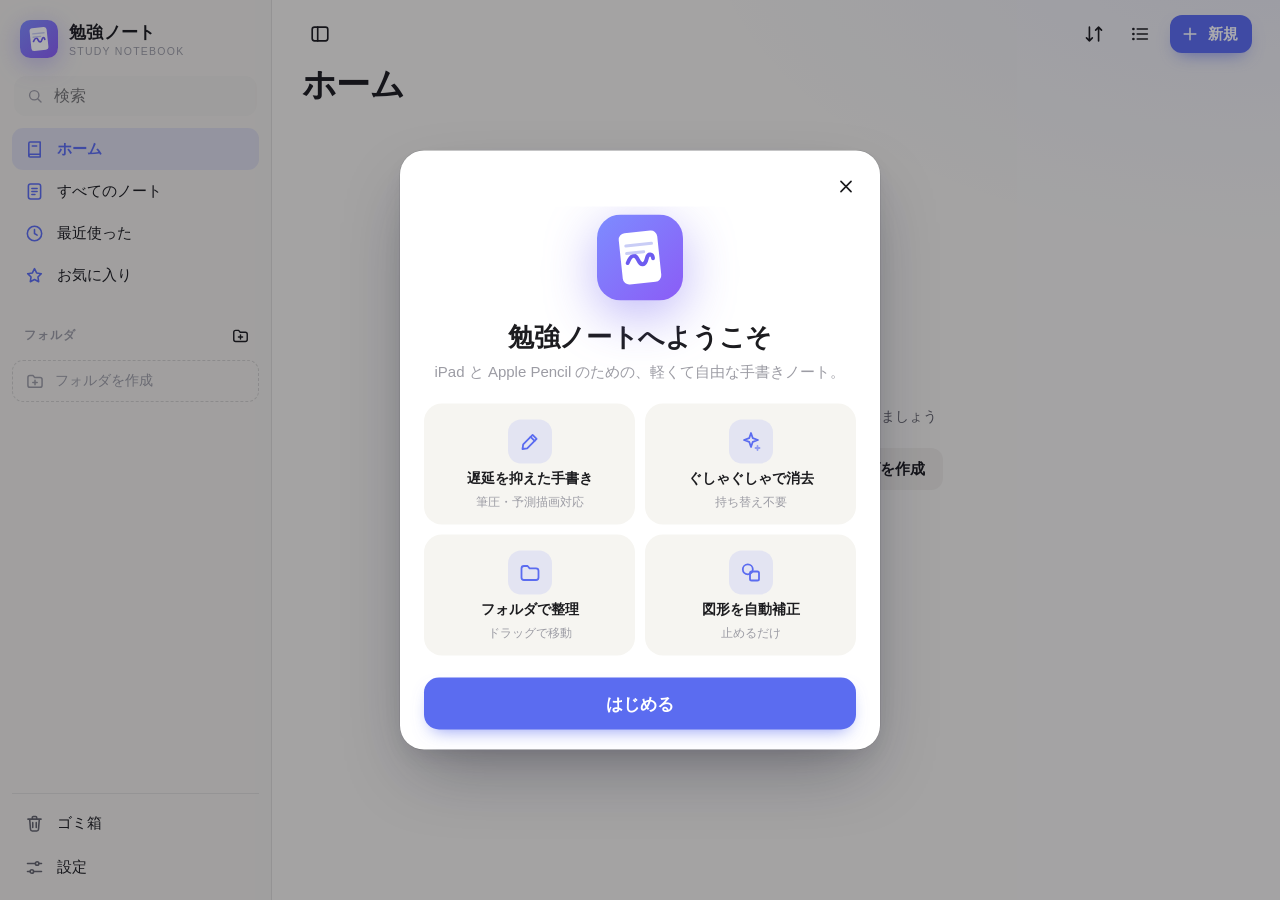
==== commit d1247852: "v1.6.9: JavaScriptを完全な内容で再配信 Co-Authored-By: Claude Opus 5.5 <noreply@anthropic.com>" ====
--- a/index.html
+++ b/index.html
@@ -1,96 +1,95 @@
-<!doctype html>
-<html lang="ja" data-theme="light">
-<head>
-  <meta charset="utf-8">
-  <meta name="viewport" content="width=device-width, initial-scale=1, maximum-scale=1, user-scalable=no, viewport-fit=cover">
-  <meta name="apple-mobile-web-app-capable" content="yes">
-  <meta name="mobile-web-app-capable" content="yes">
-  <meta name="apple-mobile-web-app-status-bar-style" content="default">
-  <meta name="apple-mobile-web-app-title" content="ノート">
-  <meta name="application-name" content="勉強ノート">
-  <meta name="theme-color" content="#f4f3ef">
-  <meta name="format-detection" content="telephone=no">
-  <meta name="description" content="iPad と Apple Pencil のための手書きノート">
-  <title>勉強ノート</title>
-  <link rel="manifest" href="manifest.webmanifest">
-  <link rel="apple-touch-icon" href="icons/icon-180.png">
-  <link rel="icon" type="image/png" sizes="192x192" href="icons/icon-192.png">
-  <link rel="stylesheet" href="css/app.css">
-  <script>
-    // 起動時のちらつき防止（テーマを先に決める）
-    try {
-      var s = JSON.parse(localStorage.getItem('bn.settings.v1') || '{}');
-      var dark = s.theme === 'dark' || ((!s.theme || s.theme === 'system') && matchMedia('(prefers-color-scheme: dark)').matches);
-      document.documentElement.dataset.theme = dark ? 'dark' : 'light';
-    } catch (e) {}
-  </script>
-</head>
-<body>
-  <div id="app">
-    <div id="library" class="view"></div>
-    <div id="editor" class="view" hidden></div>
-  </div>
-  <div id="overlay-root"></div>
-  <div id="boot-fallback" hidden style="position:fixed;inset:0;z-index:10000;place-items:center;padding:24px;background:#f4f3ef;color:#1c1c1f;font:16px/1.6 -apple-system,BlinkMacSystemFont,sans-serif">
-    <section style="width:min(440px,100%);padding:28px;border-radius:24px;background:#fff;box-shadow:0 16px 48px #0002;text-align:center">
-      <h1 style="margin:0 0 12px;font-size:22px">アプリを起動できません</h1>
-      <p style="margin:0 0 20px;color:#64646c">起動処理が完了しませんでした。修復・更新ページを開くと、保存データを残したままアプリを更新できます。</p>
-      <pre id="boot-detail" hidden style="max-height:180px;overflow:auto;margin:0 0 16px;padding:12px;border-radius:12px;background:#f3f3f6;color:#41414a;text-align:left;white-space:pre-wrap;overflow-wrap:anywhere;font:12px/1.45 ui-monospace,SFMono-Regular,monospace"></pre>
-      <button id="boot-reload" style="border:0;border-radius:14px;padding:12px 22px;background:#5b6cf0;color:#fff;font:600 15px -apple-system,BlinkMacSystemFont,sans-serif">再読み込み</button>
-      <a href="recover-v1.6.5.html" style="display:block;margin-top:14px;color:#4d5fe4;font-weight:600">修復・更新ページを開く</a>
-    </section>
-  </div>
-  <noscript>このアプリを使うには JavaScript を有効にしてください。</noscript>
-  <script>
-    // アプリ本体の起動に失敗しても、新しい Service Worker の確認だけは先に行う。
-    try {
-      if ('serviceWorker' in navigator && location.protocol !== 'file:') {
-        navigator.serviceWorker.register('sw.js', { updateViaCache: 'none' })
-          .then((registration) => registration.update().catch(() => {}))
-          .catch(() => {});
-      }
-    } catch (e) {}
-  </script>
-  <script type="module" src="js/app.js?v=1.6.7"></script>
-  <script>
-    (() => {
-      const root = document.documentElement;
-      const fallback = document.getElementById('boot-fallback');
-      const detail = document.getElementById('boot-detail');
-      const showFallback = () => {
-        if (root.classList.contains('ready')) return;
-        if (detail.hidden && window.__appStartupStage) {
-          detail.textContent = `応答が止まった処理: ${window.__appStartupStage}`;
-          detail.hidden = false;
-        }
-        fallback.hidden = false;
-        fallback.style.display = 'grid';
-      };
-      const describeFailure = (value) => {
-        if (root.classList.contains('ready')) return;
-        const err = value instanceof Error ? value : null;
-        const message = err ? `${err.name}: ${err.message}` : String(value || '起動エラーの詳細を取得できませんでした');
-        detail.textContent = (message + (err && err.stack ? `\n${err.stack}` : '')).slice(0, 1800);
-        detail.hidden = false;
-        showFallback();
-      };
-      document.getElementById('boot-reload').addEventListener('click', () => location.reload());
-      window.addEventListener('error', (event) => {
-        if (event.target && event.target !== window && event.target.tagName !== 'SCRIPT') return;
-        describeFailure(event.error || event.message || (event.filename ? `Script load failed: ${event.filename}` : 'JavaScript error'));
-      });
-      window.addEventListener('unhandledrejection', (event) => describeFailure(event.reason));
-      window.addEventListener('bn-startup-error', (event) => describeFailure(event.detail));
-      const observer = new MutationObserver(() => {
-        if (root.classList.contains('ready')) {
-          fallback.hidden = true;
-          observer.disconnect();
-        }
-      });
-      observer.observe(root, { attributes: true, attributeFilter: ['class'] });
-      setTimeout(showFallback, 12000);
-    })();
-  </script>
-</body>
+<!doctype html>
+<html lang="ja" data-theme="light">
+<head>
+  <meta charset="utf-8">
+  <meta name="viewport" content="width=device-width, initial-scale=1, maximum-scale=1, user-scalable=no, viewport-fit=cover">
+  <meta name="apple-mobile-web-app-capable" content="yes">
+  <meta name="mobile-web-app-capable" content="yes">
+  <meta name="apple-mobile-web-app-status-bar-style" content="default">
+  <meta name="apple-mobile-web-app-title" content="ノート">
+  <meta name="application-name" content="勉強ノート">
+  <meta name="theme-color" content="#f4f3ef">
+  <meta name="format-detection" content="telephone=no">
+  <meta name="description" content="iPad と Apple Pencil のための手書きノート">
+  <title>勉強ノート</title>
+  <link rel="manifest" href="manifest.webmanifest">
+  <link rel="apple-touch-icon" href="icons/icon-180.png">
+  <link rel="icon" type="image/png" sizes="192x192" href="icons/icon-192.png">
+  <link rel="stylesheet" href="css/app.css">
+  <script>
+    // 起動時のちらつき防止（テーマを先に決める）
+    try {
+      var s = JSON.parse(localStorage.getItem('bn.settings.v1') || '{}');
+      var dark = s.theme === 'dark' || ((!s.theme || s.theme === 'system') && matchMedia('(prefers-color-scheme: dark)').matches);
+      document.documentElement.dataset.theme = dark ? 'dark' : 'light';
+    } catch (e) {}
+  </script>
+</head>
+<body>
+  <div id="app">
+    <div id="library" class="view"></div>
+    <div id="editor" class="view" hidden></div>
+  </div>
+  <div id="overlay-root"></div>
+  <div id="boot-fallback" hidden style="position:fixed;inset:0;z-index:10000;place-items:center;padding:24px;background:#f4f3ef;color:#1c1c1f;font:16px/1.6 -apple-system,BlinkMacSystemFont,sans-serif">
+    <section style="width:min(440px,100%);padding:28px;border-radius:24px;background:#fff;box-shadow:0 16px 48px #0002;text-align:center">
+      <h1 style="margin:0 0 12px;font-size:22px">アプリを起動できません</h1>
+      <p style="margin:0 0 20px;color:#64646c">起動処理が完了しませんでした。修復・更新ページを開くと、保存データを残したままアプリを更新できます。</p>
+      <pre id="boot-detail" hidden style="max-height:180px;overflow:auto;margin:0 0 16px;padding:12px;border-radius:12px;background:#f3f3f6;color:#41414a;text-align:left;white-space:pre-wrap;overflow-wrap:anywhere;font:12px/1.45 ui-monospace,SFMono-Regular,monospace"></pre>
+      <button id="boot-reload" style="border:0;border-radius:14px;padding:12px 22px;background:#5b6cf0;color:#fff;font:600 15px -apple-system,BlinkMacSystemFont,sans-serif">再読み込み</button>
+      <a href="recover-v1.6.5.html" style="display:block;margin-top:14px;color:#4d5fe4;font-weight:600">修復・更新ページを開く</a>
+    </section>
+  </div>
+  <noscript>このアプリを使うには JavaScript を有効にしてください。</noscript>
+  <script>
+    // アプリ本体の起動に失敗しても、新しい Service Worker の確認だけは先に行う。
+    try {
+      if ('serviceWorker' in navigator && location.protocol !== 'file:') {
+        navigator.serviceWorker.register('sw.js', { updateViaCache: 'none' })
+          .then((registration) => registration.update().catch(() => {}))
+          .catch(() => {});
+      }
+    } catch (e) {}
+  </script>
+  <script type="module" src="js/app.js?v=1.6.9"></script>
+  <script>
+    (() => {
+      const root = document.documentElement;
+      const fallback = document.getElementById('boot-fallback');
+      const detail = document.getElementById('boot-detail');
+      const showFallback = () => {
+        if (root.classList.contains('ready')) return;
+        if (detail.hidden && window.__appStartupStage) {
+          detail.textContent = `応答が止まった処理: ${window.__appStartupStage}`;
+          detail.hidden = false;
+        }
+        fallback.hidden = false;
+        fallback.style.display = 'grid';
+      };
+      const describeFailure = (value) => {
+        if (root.classList.contains('ready')) return;
+        const err = value instanceof Error ? value : null;
+        const message = err ? `${err.name}: ${err.message}` : String(value || '起動エラーの詳細を取得できませんでした');
+        detail.textContent = (message + (err && err.stack ? `\n${err.stack}` : '')).slice(0, 1800);
+        detail.hidden = false;
+        showFallback();
+      };
+      document.getElementById('boot-reload').addEventListener('click', () => location.reload());
+      window.addEventListener('error', (event) => {
+        if (event.target && event.target !== window && event.target.tagName !== 'SCRIPT') return;
+        describeFailure(event.error || event.message || (event.filename ? `Script load failed: ${event.filename}` : 'JavaScript error'));
+      });
+      window.addEventListener('unhandledrejection', (event) => describeFailure(event.reason));
+      window.addEventListener('bn-startup-error', (event) => describeFailure(event.detail));
+      const observer = new MutationObserver(() => {
+        if (root.classList.contains('ready')) {
+          fallback.hidden = true;
+          observer.disconnect();
+        }
+      });
+      observer.observe(root, { attributes: true, attributeFilter: ['class'] });
+      setTimeout(showFallback, 12000);
+    })();
+  </script>
+</body>
 </html>
-
